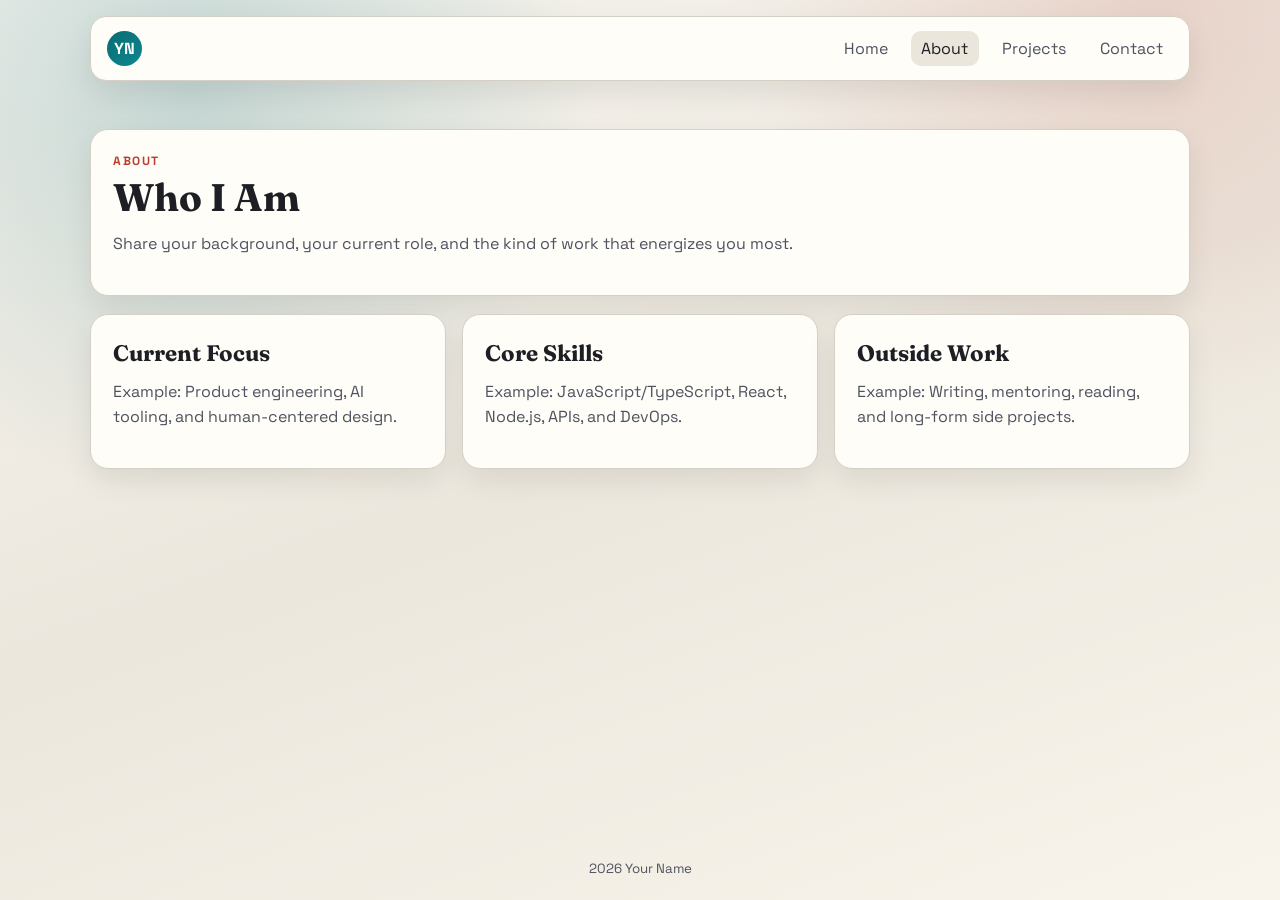
==== pages/about.html @ 9bf31d7f "Scaffold GitHub Pages personal website framework" ====
<!doctype html>
<html lang="en">
  <head>
    <meta charset="UTF-8" />
    <meta name="viewport" content="width=device-width, initial-scale=1.0" />
    <meta name="description" content="Learn more about Your Name." />
    <title>About | Your Name</title>
    <link rel="preconnect" href="https://fonts.googleapis.com" />
    <link rel="preconnect" href="https://fonts.gstatic.com" crossorigin />
    <link
      href="https://fonts.googleapis.com/css2?family=Space+Grotesk:wght@400;500;700&family=Fraunces:opsz,wght@9..144,600;9..144,800&display=swap"
      rel="stylesheet"
    />
    <link rel="stylesheet" href="../assets/css/styles.css" />
    <script src="../assets/js/main.js" defer></script>
  </head>
  <body>
    <header class="site-header">
      <a class="brand" href="../index.html">YN</a>
      <button class="menu-toggle" aria-expanded="false" aria-controls="site-nav">
        Menu
      </button>
      <nav id="site-nav" class="site-nav">
        <a href="../index.html">Home</a>
        <a href="./about.html" aria-current="page">About</a>
        <a href="./projects.html">Projects</a>
        <a href="./contact.html">Contact</a>
      </nav>
    </header>

    <main>
      <section class="panel reveal">
        <p class="eyebrow">About</p>
        <h1>Who I Am</h1>
        <p>
          Share your background, your current role, and the kind of work that
          energizes you most.
        </p>
      </section>

      <section class="grid reveal">
        <article class="panel">
          <h2>Current Focus</h2>
          <p>Example: Product engineering, AI tooling, and human-centered design.</p>
        </article>
        <article class="panel">
          <h2>Core Skills</h2>
          <p>Example: JavaScript/TypeScript, React, Node.js, APIs, and DevOps.</p>
        </article>
        <article class="panel">
          <h2>Outside Work</h2>
          <p>Example: Writing, mentoring, reading, and long-form side projects.</p>
        </article>
      </section>
    </main>

    <footer class="site-footer">
      <small><span id="year"></span> Your Name</small>
    </footer>
  </body>
</html>
---- assets/css/styles.css ----
:root {
  --bg: #f2efe8;
  --bg-elevated: #fffdf8;
  --ink: #1e1f25;
  --ink-soft: #4f5360;
  --accent: #096b72;
  --accent-2: #b93e2e;
  --line: #d5d0c5;
  --shadow: 0 12px 28px rgba(0, 0, 0, 0.08);
}

*,
*::before,
*::after {
  box-sizing: border-box;
}

html,
body {
  margin: 0;
  padding: 0;
}

body {
  min-height: 100vh;
  font-family: "Space Grotesk", -apple-system, BlinkMacSystemFont, "Segoe UI", sans-serif;
  color: var(--ink);
  background:
    radial-gradient(circle at 15% 10%, rgba(9, 107, 114, 0.2), transparent 30%),
    radial-gradient(circle at 90% 0%, rgba(185, 62, 46, 0.15), transparent 28%),
    linear-gradient(160deg, #f6f4ef 0%, #ece7dd 50%, #f8f4eb 100%);
  display: flex;
  flex-direction: column;
}

main {
  width: min(1100px, 92vw);
  margin: 2rem auto 3rem;
  flex: 1;
}

.site-header,
.site-footer {
  width: min(1100px, 92vw);
  margin: 1rem auto;
}

.site-header {
  background: var(--bg-elevated);
  border: 1px solid var(--line);
  border-radius: 16px;
  padding: 0.85rem 1rem;
  display: flex;
  align-items: center;
  justify-content: space-between;
  box-shadow: var(--shadow);
  position: sticky;
  top: 0.8rem;
  z-index: 3;
}

.brand {
  display: inline-grid;
  place-items: center;
  width: 2.2rem;
  height: 2.2rem;
  border-radius: 999px;
  text-decoration: none;
  font-weight: 700;
  color: #fff;
  background: linear-gradient(140deg, var(--accent), #0f8790);
}

.menu-toggle {
  display: none;
  border: 1px solid var(--line);
  background: var(--bg-elevated);
  color: var(--ink);
  border-radius: 10px;
  padding: 0.4rem 0.7rem;
  font: inherit;
}

.site-nav {
  display: flex;
  gap: 0.8rem;
}

.site-nav a {
  color: var(--ink-soft);
  text-decoration: none;
  padding: 0.45rem 0.65rem;
  border-radius: 10px;
}

.site-nav a[aria-current="page"],
.site-nav a:hover {
  background: #ebe6db;
  color: var(--ink);
}

.panel {
  background: var(--bg-elevated);
  border: 1px solid var(--line);
  border-radius: 18px;
  padding: 1.4rem;
  box-shadow: var(--shadow);
}

.hero h1,
h1,
h2 {
  font-family: "Fraunces", Georgia, "Times New Roman", serif;
  margin: 0.25rem 0 0.8rem;
  line-height: 1.15;
}

.hero h1 {
  font-size: clamp(2rem, 4vw, 3.3rem);
}

h1 {
  font-size: clamp(1.8rem, 3vw, 2.8rem);
}

h2 {
  font-size: 1.4rem;
}

p {
  margin: 0.25rem 0 1rem;
  color: var(--ink-soft);
  line-height: 1.55;
}

.eyebrow {
  margin: 0;
  text-transform: uppercase;
  letter-spacing: 0.12em;
  font-weight: 700;
  font-size: 0.75rem;
  color: var(--accent-2);
}

.hero-actions {
  display: flex;
  gap: 0.75rem;
  flex-wrap: wrap;
}

.button {
  display: inline-block;
  padding: 0.65rem 0.95rem;
  border-radius: 12px;
  text-decoration: none;
  color: #fff;
  background: linear-gradient(130deg, var(--accent), #0e828b);
  font-weight: 600;
}

.button-ghost {
  color: var(--ink);
  background: #ebe6db;
}

.text-link {
  color: var(--accent);
  font-weight: 600;
  text-decoration: none;
}

.text-link:hover {
  text-decoration: underline;
}

.grid {
  margin-top: 1.15rem;
  display: grid;
  gap: 1rem;
  grid-template-columns: repeat(3, minmax(0, 1fr));
}

.tags {
  font-size: 0.87rem;
}

.site-footer {
  text-align: center;
  color: var(--ink-soft);
  margin-bottom: 1.4rem;
}

.reveal {
  opacity: 0;
  transform: translateY(16px);
  transition: opacity 300ms ease, transform 300ms ease;
}

.reveal.is-visible {
  opacity: 1;
  transform: translateY(0);
}

@media (max-width: 900px) {
  .grid {
    grid-template-columns: repeat(2, minmax(0, 1fr));
  }
}

@media (max-width: 700px) {
  .menu-toggle {
    display: inline-flex;
  }

  .site-nav {
    position: absolute;
    inset: calc(100% + 0.5rem) 0 auto 0;
    background: var(--bg-elevated);
    border: 1px solid var(--line);
    border-radius: 12px;
    box-shadow: var(--shadow);
    padding: 0.6rem;
    margin: 0 0.25rem;
    display: none;
    flex-direction: column;
  }

  .site-nav.is-open {
    display: flex;
  }

  .grid {
    grid-template-columns: 1fr;
  }
}
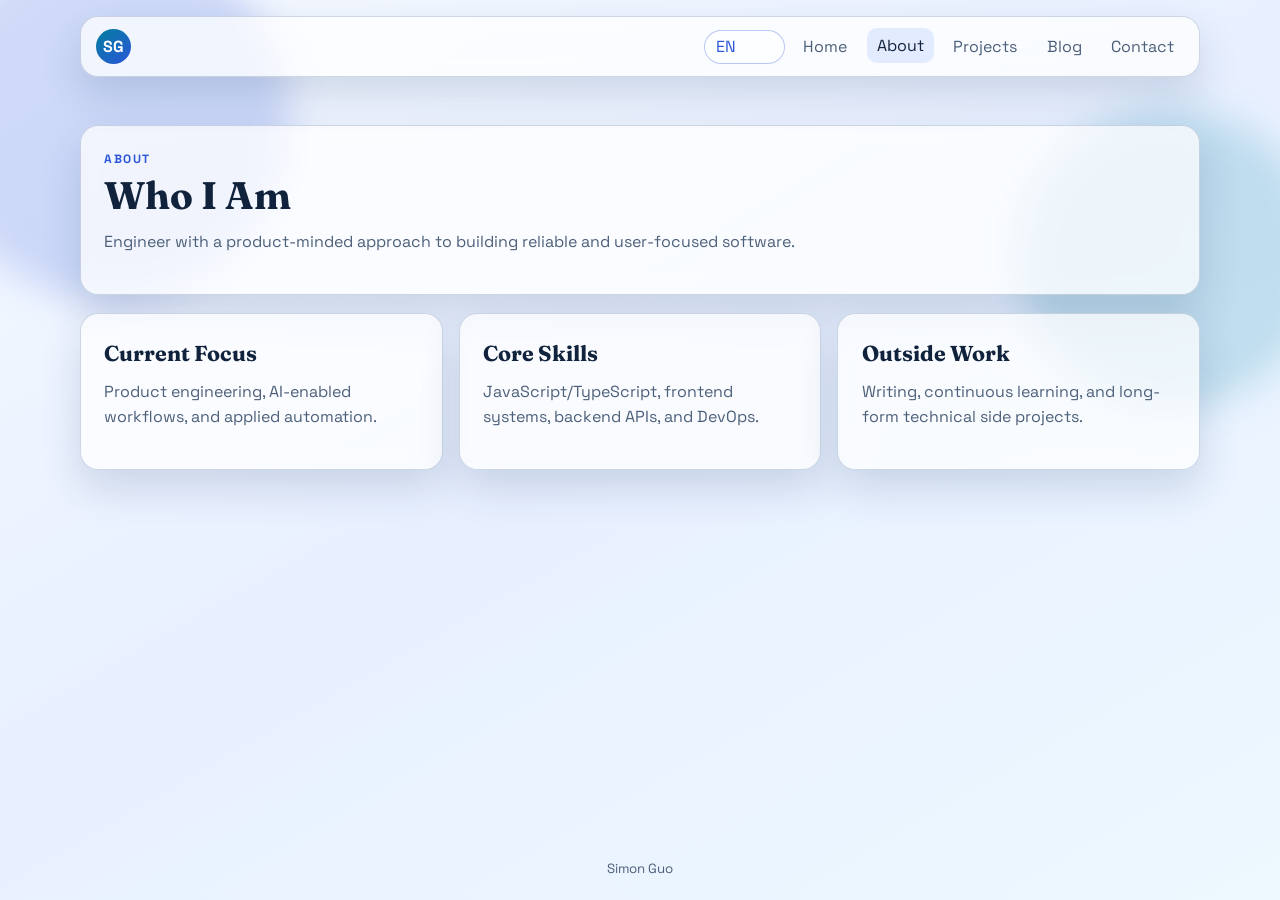
==== commit 7b2c71b3: "Refactor to single-source i18n with runtime translation" ====
--- a/pages/about.html
+++ b/pages/about.html
@@ -3,8 +3,8 @@
   <head>
     <meta charset="UTF-8" />
     <meta name="viewport" content="width=device-width, initial-scale=1.0" />
-    <meta name="description" content="Learn more about Your Name." />
-    <title>About | Your Name</title>
+    <meta name="description" content="Learn more about Simon Guo." />
+    <title>About | Simon Guo</title>
     <link rel="preconnect" href="https://fonts.googleapis.com" />
     <link rel="preconnect" href="https://fonts.gstatic.com" crossorigin />
     <link
@@ -12,20 +12,30 @@
       rel="stylesheet"
     />
     <link rel="stylesheet" href="../assets/css/styles.css" />
+    <script src="../assets/js/i18n.js" defer></script>
     <script src="../assets/js/main.js" defer></script>
   </head>
   <body>
     <header class="site-header">
-      <a class="brand" href="../index.html">YN</a>
-      <button class="menu-toggle" aria-expanded="false" aria-controls="site-nav">
-        Menu
-      </button>
-      <nav id="site-nav" class="site-nav">
-        <a href="../index.html">Home</a>
-        <a href="./about.html" aria-current="page">About</a>
-        <a href="./projects.html">Projects</a>
-        <a href="./contact.html">Contact</a>
-      </nav>
+      <a class="brand" href="../index.html">SG</a>
+      <div class="header-actions">
+        <select id="language-switch" class="language-switch" data-no-translate>
+          <option value="en">EN</option>
+          <option value="zh-CN">中文</option>
+          <option value="fr">FR</option>
+          <option value="ja">日本語</option>
+        </select>
+        <button class="menu-toggle" aria-expanded="false" aria-controls="site-nav">
+          Menu
+        </button>
+        <nav id="site-nav" class="site-nav">
+          <a href="../index.html">Home</a>
+          <a href="./about.html" aria-current="page">About</a>
+          <a href="./projects.html">Projects</a>
+          <a href="./blog.html">Blog</a>
+          <a href="./contact.html">Contact</a>
+        </nav>
+      </div>
     </header>
 
     <main>
@@ -33,29 +43,29 @@
         <p class="eyebrow">About</p>
         <h1>Who I Am</h1>
         <p>
-          Share your background, your current role, and the kind of work that
-          energizes you most.
+          Engineer with a product-minded approach to building reliable and
+          user-focused software.
         </p>
       </section>
 
       <section class="grid reveal">
         <article class="panel">
           <h2>Current Focus</h2>
-          <p>Example: Product engineering, AI tooling, and human-centered design.</p>
+          <p>Product engineering, AI-enabled workflows, and applied automation.</p>
         </article>
         <article class="panel">
           <h2>Core Skills</h2>
-          <p>Example: JavaScript/TypeScript, React, Node.js, APIs, and DevOps.</p>
+          <p>JavaScript/TypeScript, frontend systems, backend APIs, and DevOps.</p>
         </article>
         <article class="panel">
           <h2>Outside Work</h2>
-          <p>Example: Writing, mentoring, reading, and long-form side projects.</p>
+          <p>Writing, continuous learning, and long-form technical side projects.</p>
         </article>
       </section>
     </main>
 
     <footer class="site-footer">
-      <small><span id="year"></span> Your Name</small>
+      <small><span id="year"></span> Simon Guo</small>
     </footer>
   </body>
 </html>
--- a/assets/css/styles.css
+++ b/assets/css/styles.css
@@ -1,12 +1,12 @@
 :root {
-  --bg: #f2efe8;
-  --bg-elevated: #fffdf8;
-  --ink: #1e1f25;
-  --ink-soft: #4f5360;
-  --accent: #096b72;
-  --accent-2: #b93e2e;
-  --line: #d5d0c5;
-  --shadow: 0 12px 28px rgba(0, 0, 0, 0.08);
+  --bg: #eef5ff;
+  --bg-elevated: rgba(255, 255, 255, 0.72);
+  --ink: #11233c;
+  --ink-soft: #4d607a;
+  --accent: #027e9f;
+  --accent-2: #2b56d8;
+  --line: rgba(117, 141, 177, 0.34);
+  --shadow: 0 18px 40px rgba(26, 56, 105, 0.16);
 }
 
 *,
@@ -25,31 +25,57 @@
   min-height: 100vh;
   font-family: "Space Grotesk", -apple-system, BlinkMacSystemFont, "Segoe UI", sans-serif;
   color: var(--ink);
-  background:
-    radial-gradient(circle at 15% 10%, rgba(9, 107, 114, 0.2), transparent 30%),
-    radial-gradient(circle at 90% 0%, rgba(185, 62, 46, 0.15), transparent 28%),
-    linear-gradient(160deg, #f6f4ef 0%, #ece7dd 50%, #f8f4eb 100%);
+  background: linear-gradient(150deg, #f5f9ff 0%, #e8f0ff 48%, #edf8ff 100%);
   display: flex;
   flex-direction: column;
+  overflow-x: hidden;
+}
+
+body::before,
+body::after {
+  content: "";
+  position: fixed;
+  border-radius: 999px;
+  filter: blur(18px);
+  z-index: -1;
+  animation: drift 14s ease-in-out infinite alternate;
+}
+
+body::before {
+  width: 360px;
+  height: 360px;
+  left: -70px;
+  top: -60px;
+  background: rgba(43, 86, 216, 0.18);
+}
+
+body::after {
+  width: 300px;
+  height: 300px;
+  right: -40px;
+  top: 12vh;
+  background: rgba(2, 126, 159, 0.18);
+  animation-delay: 1.6s;
 }
 
 main {
-  width: min(1100px, 92vw);
+  width: min(1120px, 92vw);
   margin: 2rem auto 3rem;
   flex: 1;
 }
 
 .site-header,
 .site-footer {
-  width: min(1100px, 92vw);
+  width: min(1120px, 92vw);
   margin: 1rem auto;
 }
 
 .site-header {
   background: var(--bg-elevated);
   border: 1px solid var(--line);
-  border-radius: 16px;
-  padding: 0.85rem 1rem;
+  backdrop-filter: blur(10px);
+  border-radius: 18px;
+  padding: 0.75rem 0.95rem;
   display: flex;
   align-items: center;
   justify-content: space-between;
@@ -57,6 +83,12 @@
   position: sticky;
   top: 0.8rem;
   z-index: 3;
+}
+
+.header-actions {
+  display: flex;
+  align-items: center;
+  gap: 0.5rem;
 }
 
 .brand {
@@ -67,14 +99,40 @@
   border-radius: 999px;
   text-decoration: none;
   font-weight: 700;
-  color: #fff;
-  background: linear-gradient(140deg, var(--accent), #0f8790);
+  color: #ffffff;
+  background: linear-gradient(140deg, var(--accent), var(--accent-2));
+}
+
+.lang-switch,
+.language-switch {
+  text-decoration: none;
+  color: var(--accent-2);
+  font-weight: 700;
+  font-size: 0.87rem;
+  border: 1px solid rgba(43, 86, 216, 0.32);
+  border-radius: 999px;
+  padding: 0.35rem 0.65rem;
+  background: rgba(255, 255, 255, 0.6);
+  transition: transform 180ms ease, background 180ms ease;
+}
+
+.lang-switch:hover,
+.language-switch:hover {
+  transform: translateY(-1px);
+  background: rgba(255, 255, 255, 0.95);
+}
+
+.language-switch {
+  appearance: none;
+  font: inherit;
+  cursor: pointer;
+  padding-right: 1.3rem;
 }
 
 .menu-toggle {
   display: none;
   border: 1px solid var(--line);
-  background: var(--bg-elevated);
+  background: rgba(255, 255, 255, 0.7);
   color: var(--ink);
   border-radius: 10px;
   padding: 0.4rem 0.7rem;
@@ -83,40 +141,59 @@
 
 .site-nav {
   display: flex;
-  gap: 0.8rem;
+  gap: 0.6rem;
 }
 
 .site-nav a {
   color: var(--ink-soft);
   text-decoration: none;
-  padding: 0.45rem 0.65rem;
+  padding: 0.45rem 0.62rem;
   border-radius: 10px;
+  transition: background 200ms ease, color 200ms ease, transform 200ms ease;
 }
 
 .site-nav a[aria-current="page"],
 .site-nav a:hover {
-  background: #ebe6db;
+  background: rgba(69, 124, 255, 0.13);
   color: var(--ink);
+  transform: translateY(-1px);
 }
 
 .panel {
   background: var(--bg-elevated);
   border: 1px solid var(--line);
   border-radius: 18px;
-  padding: 1.4rem;
+  padding: 1.45rem;
   box-shadow: var(--shadow);
+  backdrop-filter: blur(8px);
+}
+
+.hero {
+  position: relative;
+  overflow: hidden;
+}
+
+.hero::after {
+  content: "";
+  position: absolute;
+  inset: auto -22% -50% auto;
+  width: 48%;
+  aspect-ratio: 1;
+  border-radius: 50%;
+  background: radial-gradient(circle, rgba(2, 126, 159, 0.22) 0%, rgba(2, 126, 159, 0) 65%);
 }
 
 .hero h1,
 h1,
-h2 {
+h2,
+h3 {
   font-family: "Fraunces", Georgia, "Times New Roman", serif;
   margin: 0.25rem 0 0.8rem;
   line-height: 1.15;
 }
 
 .hero h1 {
-  font-size: clamp(2rem, 4vw, 3.3rem);
+  font-size: clamp(2rem, 4vw, 3.25rem);
 }
 
 h1 {
@@ -124,13 +201,17 @@
 }
 
 h2 {
-  font-size: 1.4rem;
+  font-size: 1.35rem;
+}
+
+h3 {
+  font-size: 1.1rem;
 }
 
 p {
   margin: 0.25rem 0 1rem;
   color: var(--ink-soft);
-  line-height: 1.55;
+  line-height: 1.58;
 }
 
 .eyebrow {
@@ -150,21 +231,30 @@
 
 .button {
   display: inline-block;
-  padding: 0.65rem 0.95rem;
+  border: none;
+  cursor: pointer;
+  padding: 0.66rem 0.96rem;
   border-radius: 12px;
   text-decoration: none;
-  color: #fff;
-  background: linear-gradient(130deg, var(--accent), #0e828b);
+  color: #ffffff;
+  background: linear-gradient(130deg, var(--accent), var(--accent-2));
+  font: inherit;
   font-weight: 600;
+  transition: transform 180ms ease, box-shadow 180ms ease;
+}
+
+.button:hover {
+  transform: translateY(-1px);
+  box-shadow: 0 12px 24px rgba(42, 94, 187, 0.26);
 }
 
 .button-ghost {
   color: var(--ink);
-  background: #ebe6db;
+  background: rgba(255, 255, 255, 0.72);
 }
 
 .text-link {
-  color: var(--accent);
+  color: var(--accent-2);
   font-weight: 600;
   text-decoration: none;
 }
@@ -184,6 +274,15 @@
   font-size: 0.87rem;
 }
 
+.coming-soon {
+  border-style: dashed;
+  border-width: 1px;
+}
+
+.coming-soon .eyebrow {
+  font-size: 0.68rem;
+}
+
 .site-footer {
   text-align: center;
   color: var(--ink-soft);
@@ -193,7 +292,7 @@
 .reveal {
   opacity: 0;
   transform: translateY(16px);
-  transition: opacity 300ms ease, transform 300ms ease;
+  transition: opacity 420ms ease, transform 420ms ease;
 }
 
 .reveal.is-visible {
@@ -201,13 +300,90 @@
   transform: translateY(0);
 }
 
-@media (max-width: 900px) {
+.blog-layout {
+  display: grid;
+  grid-template-columns: minmax(0, 1.15fr) minmax(0, 0.85fr);
+  gap: 1rem;
+  margin-top: 1.1rem;
+}
+
+.blog-controls {
+  display: grid;
+  gap: 0.7rem;
+}
+
+.blog-controls label {
+  font-size: 0.9rem;
+  color: var(--ink-soft);
+}
+
+.blog-controls input,
+.blog-controls textarea {
+  width: 100%;
+  border: 1px solid var(--line);
+  border-radius: 10px;
+  background: rgba(255, 255, 255, 0.85);
+  color: var(--ink);
+  font: inherit;
+  padding: 0.55rem 0.65rem;
+}
+
+.blog-controls textarea {
+  min-height: 110px;
+  resize: vertical;
+}
+
+.blog-list {
+  margin: 0;
+  padding: 0;
+  list-style: none;
+  display: grid;
+  gap: 1rem;
+}
+
+.blog-card {
+  position: relative;
+}
+
+.blog-meta {
+  font-size: 0.82rem;
+  color: var(--ink-soft);
+}
+
+.blog-empty {
+  color: var(--ink-soft);
+}
+
+.blog-remove {
+  background: transparent;
+  border: none;
+  color: var(--accent-2);
+  cursor: pointer;
+  padding: 0;
+  font: inherit;
+  font-weight: 600;
+}
+
+@keyframes drift {
+  0% {
+    transform: translate3d(0, 0, 0) scale(1);
+  }
+  100% {
+    transform: translate3d(12px, -12px, 0) scale(1.04);
+  }
+}
+
+@media (max-width: 960px) {
   .grid {
     grid-template-columns: repeat(2, minmax(0, 1fr));
   }
-}
-
-@media (max-width: 700px) {
+
+  .blog-layout {
+    grid-template-columns: 1fr;
+  }
+}
+
+@media (max-width: 760px) {
   .menu-toggle {
     display: inline-flex;
   }
@@ -215,8 +391,9 @@
   .site-nav {
     position: absolute;
     inset: calc(100% + 0.5rem) 0 auto 0;
-    background: var(--bg-elevated);
+    background: rgba(255, 255, 255, 0.92);
     border: 1px solid var(--line);
+    backdrop-filter: blur(8px);
     border-radius: 12px;
     box-shadow: var(--shadow);
     padding: 0.6rem;
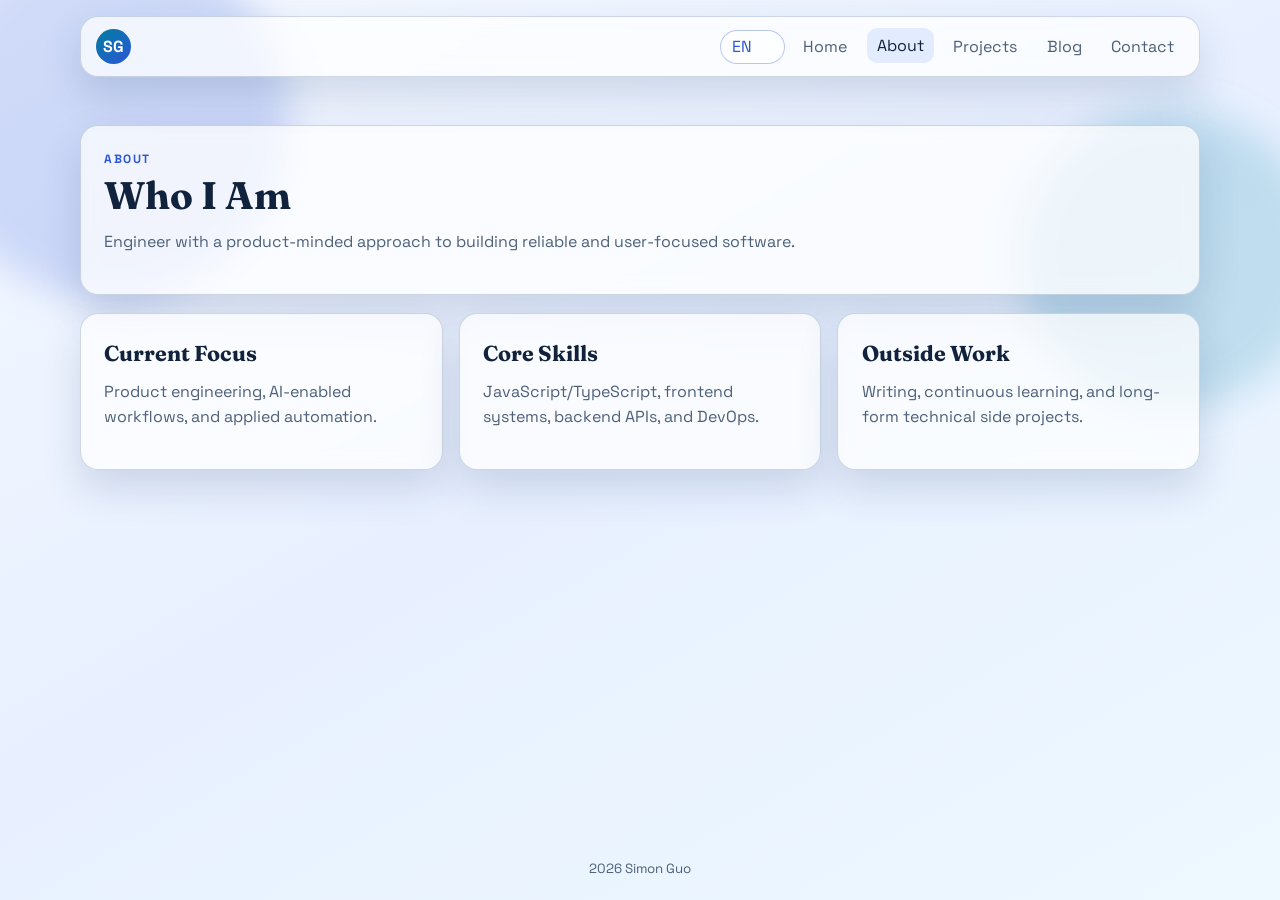
==== commit a92e8daa: "Refine i18n to full EN-ZH translation and repo-driven blog cards" ====
--- a/pages/about.html
+++ b/pages/about.html
@@ -1,5 +1,5 @@
 <!doctype html>
-<html lang="en">
+<html lang="en" data-source-lang="en">
   <head>
     <meta charset="UTF-8" />
     <meta name="viewport" content="width=device-width, initial-scale=1.0" />
@@ -22,8 +22,6 @@
         <select id="language-switch" class="language-switch" data-no-translate>
           <option value="en">EN</option>
           <option value="zh-CN">中文</option>
-          <option value="fr">FR</option>
-          <option value="ja">日本語</option>
         </select>
         <button class="menu-toggle" aria-expanded="false" aria-controls="site-nav">
           Menu
--- a/assets/css/styles.css
+++ b/assets/css/styles.css
@@ -354,6 +354,20 @@
   color: var(--ink-soft);
 }
 
+.code-block {
+  margin: 0.3rem 0 0.9rem;
+  padding: 0.75rem;
+  border-radius: 12px;
+  background: rgba(13, 29, 53, 0.9);
+  color: #d8ecff;
+  overflow-x: auto;
+}
+
+.code-block code {
+  font-family: ui-monospace, SFMono-Regular, Menlo, Monaco, Consolas, "Liberation Mono", monospace;
+  font-size: 0.84rem;
+}
+
 .blog-remove {
   background: transparent;
   border: none;
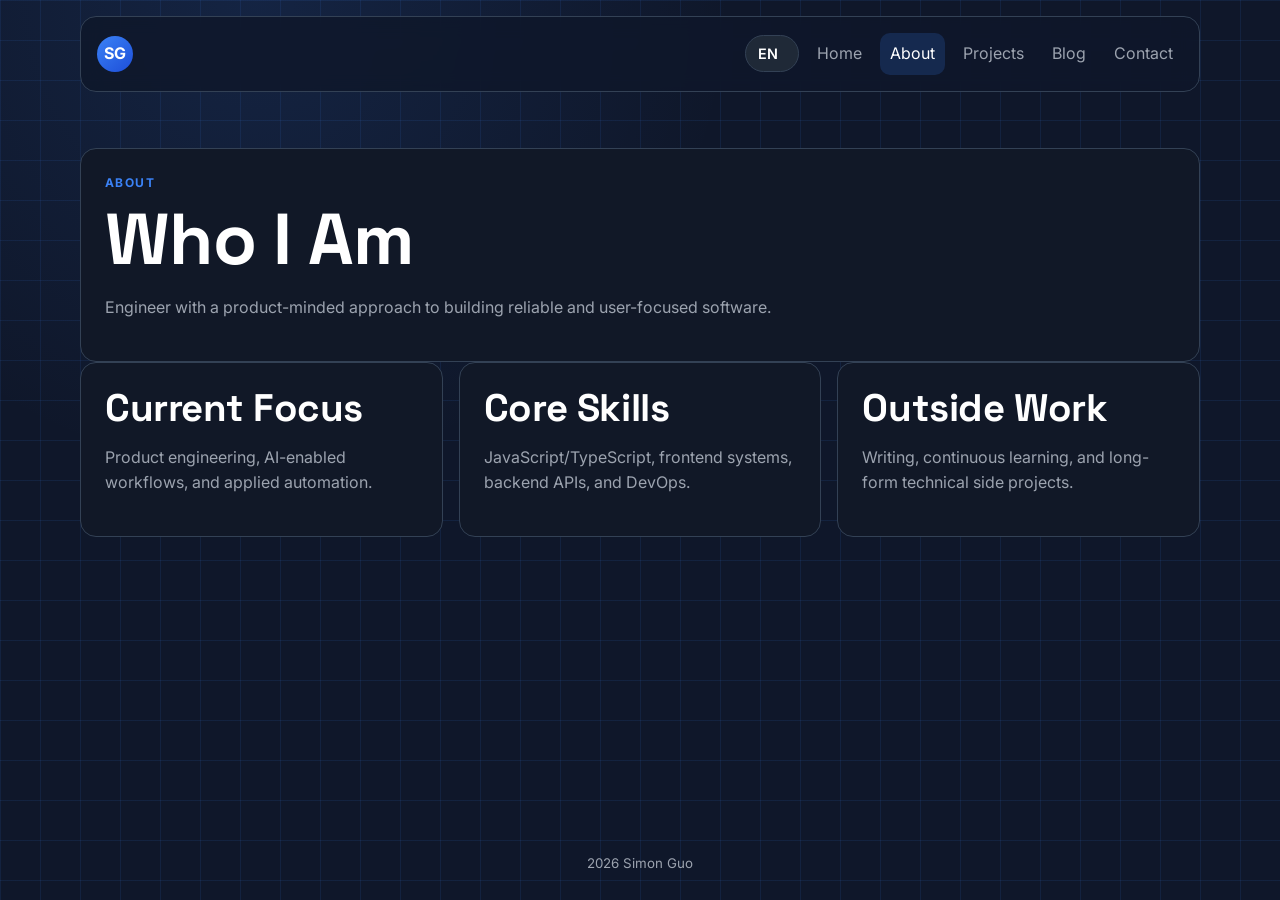
==== commit 0dccf7b3: "Refactor homepage structure and design system with reusable project cards" ====
--- a/pages/about.html
+++ b/pages/about.html
@@ -8,7 +8,7 @@
     <link rel="preconnect" href="https://fonts.googleapis.com" />
     <link rel="preconnect" href="https://fonts.gstatic.com" crossorigin />
     <link
-      href="https://fonts.googleapis.com/css2?family=Space+Grotesk:wght@400;500;700&family=Fraunces:opsz,wght@9..144,600;9..144,800&display=swap"
+      href="https://fonts.googleapis.com/css2?family=Inter:wght@400;500;600;700&family=Space+Grotesk:wght@400;500;700&display=swap"
       rel="stylesheet"
     />
     <link rel="stylesheet" href="../assets/css/styles.css" />
--- a/assets/css/styles.css
+++ b/assets/css/styles.css
@@ -1,12 +1,36 @@
 :root {
-  --bg: #eef5ff;
-  --bg-elevated: rgba(255, 255, 255, 0.72);
-  --ink: #11233c;
-  --ink-soft: #4d607a;
-  --accent: #027e9f;
-  --accent-2: #2b56d8;
-  --line: rgba(117, 141, 177, 0.34);
-  --shadow: 0 18px 40px rgba(26, 56, 105, 0.16);
+  --color-bg: #0f172a;
+  --color-bg-elevated: #111827;
+  --color-bg-soft: #1f2937;
+  --color-text: #ffffff;
+  --color-text-muted: #9ca3af;
+  --color-accent: #3b82f6;
+  --color-accent-hover: #2563eb;
+  --color-border: #334155;
+
+  --font-body: "Inter", -apple-system, BlinkMacSystemFont, "Segoe UI", sans-serif;
+  --font-heading: "Space Grotesk", "Inter", -apple-system, BlinkMacSystemFont, sans-serif;
+
+  --text-body: 1rem;
+  --text-h1: clamp(2.5rem, 7vw, 4.5rem);
+  --text-h2: clamp(1.7rem, 3.8vw, 2.4rem);
+  --text-h3: 1.25rem;
+
+  --space-1: 8px;
+  --space-2: 16px;
+  --space-3: 24px;
+  --space-4: 32px;
+  --space-5: 40px;
+  --space-6: 48px;
+  --space-8: 64px;
+  --space-10: 80px;
+
+  --section-padding-desktop: 80px;
+  --section-padding-mobile: 40px;
+
+  --radius-sm: 12px;
+  --radius-md: 16px;
+  --radius-lg: 20px;
 }
 
 *,
@@ -21,240 +45,313 @@
   padding: 0;
 }
 
+html {
+  scroll-behavior: smooth;
+}
+
 body {
   min-height: 100vh;
-  font-family: "Space Grotesk", -apple-system, BlinkMacSystemFont, "Segoe UI", sans-serif;
-  color: var(--ink);
-  background: linear-gradient(150deg, #f5f9ff 0%, #e8f0ff 48%, #edf8ff 100%);
+  font-family: var(--font-body);
+  font-size: var(--text-body);
+  line-height: 1.6;
+  color: var(--color-text);
+  background:
+    linear-gradient(rgba(59, 130, 246, 0.1) 1px, transparent 1px),
+    linear-gradient(90deg, rgba(59, 130, 246, 0.1) 1px, transparent 1px),
+    radial-gradient(circle at 20% 0%, rgba(59, 130, 246, 0.12), transparent 35%),
+    var(--color-bg);
+  background-size: 40px 40px, 40px 40px, auto, auto;
   display: flex;
   flex-direction: column;
-  overflow-x: hidden;
-}
-
-body::before,
-body::after {
-  content: "";
-  position: fixed;
-  border-radius: 999px;
-  filter: blur(18px);
-  z-index: -1;
-  animation: drift 14s ease-in-out infinite alternate;
-}
-
-body::before {
-  width: 360px;
-  height: 360px;
-  left: -70px;
-  top: -60px;
-  background: rgba(43, 86, 216, 0.18);
-}
-
-body::after {
-  width: 300px;
-  height: 300px;
-  right: -40px;
-  top: 12vh;
-  background: rgba(2, 126, 159, 0.18);
-  animation-delay: 1.6s;
 }
 
 main {
   width: min(1120px, 92vw);
-  margin: 2rem auto 3rem;
+  margin: var(--space-5) auto var(--space-8);
   flex: 1;
 }
 
 .site-header,
 .site-footer {
   width: min(1120px, 92vw);
-  margin: 1rem auto;
+  margin: var(--space-2) auto;
 }
 
 .site-header {
-  background: var(--bg-elevated);
-  border: 1px solid var(--line);
+  background: rgba(15, 23, 42, 0.84);
+  border: 1px solid var(--color-border);
   backdrop-filter: blur(10px);
-  border-radius: 18px;
-  padding: 0.75rem 0.95rem;
+  border-radius: var(--radius-md);
+  padding: var(--space-2);
   display: flex;
   align-items: center;
   justify-content: space-between;
-  box-shadow: var(--shadow);
   position: sticky;
-  top: 0.8rem;
-  z-index: 3;
+  top: var(--space-2);
+  z-index: 5;
 }
 
 .header-actions {
   display: flex;
   align-items: center;
-  gap: 0.5rem;
+  gap: var(--space-1);
 }
 
 .brand {
   display: inline-grid;
   place-items: center;
-  width: 2.2rem;
-  height: 2.2rem;
+  width: 2.25rem;
+  height: 2.25rem;
   border-radius: 999px;
   text-decoration: none;
   font-weight: 700;
-  color: #ffffff;
-  background: linear-gradient(140deg, var(--accent), var(--accent-2));
-}
-
-.lang-switch,
-.language-switch {
-  text-decoration: none;
-  color: var(--accent-2);
-  font-weight: 700;
-  font-size: 0.87rem;
-  border: 1px solid rgba(43, 86, 216, 0.32);
-  border-radius: 999px;
-  padding: 0.35rem 0.65rem;
-  background: rgba(255, 255, 255, 0.6);
-  transition: transform 180ms ease, background 180ms ease;
-}
-
-.lang-switch:hover,
-.language-switch:hover {
-  transform: translateY(-1px);
-  background: rgba(255, 255, 255, 0.95);
+  color: var(--color-text);
+  background: linear-gradient(140deg, var(--color-accent), #1d4ed8);
 }
 
 .language-switch {
   appearance: none;
   font: inherit;
+  font-size: 0.9rem;
+  font-weight: 600;
+  color: var(--color-text);
+  border: 1px solid var(--color-border);
+  border-radius: 999px;
+  padding: 6px 12px;
+  background: var(--color-bg-soft);
   cursor: pointer;
-  padding-right: 1.3rem;
 }
 
 .menu-toggle {
   display: none;
-  border: 1px solid var(--line);
-  background: rgba(255, 255, 255, 0.7);
-  color: var(--ink);
+  border: 1px solid var(--color-border);
+  background: var(--color-bg-soft);
+  color: var(--color-text);
+  border-radius: var(--radius-sm);
+  padding: 6px 12px;
+  font: inherit;
+}
+
+.site-nav {
+  display: flex;
+  gap: var(--space-1);
+}
+
+.site-nav a {
+  color: var(--color-text-muted);
+  text-decoration: none;
+  padding: 8px 10px;
   border-radius: 10px;
-  padding: 0.4rem 0.7rem;
-  font: inherit;
-}
-
-.site-nav {
-  display: flex;
-  gap: 0.6rem;
-}
-
-.site-nav a {
-  color: var(--ink-soft);
-  text-decoration: none;
-  padding: 0.45rem 0.62rem;
-  border-radius: 10px;
-  transition: background 200ms ease, color 200ms ease, transform 200ms ease;
+  transition: background 160ms ease, color 160ms ease;
 }
 
 .site-nav a[aria-current="page"],
 .site-nav a:hover {
-  background: rgba(69, 124, 255, 0.13);
-  color: var(--ink);
-  transform: translateY(-1px);
-}
-
-.panel {
-  background: var(--bg-elevated);
-  border: 1px solid var(--line);
-  border-radius: 18px;
-  padding: 1.45rem;
-  box-shadow: var(--shadow);
-  backdrop-filter: blur(8px);
-}
-
-.hero {
-  position: relative;
-  overflow: hidden;
-}
-
-.hero::after {
-  content: "";
-  position: absolute;
-  inset: auto -22% -50% auto;
-  width: 48%;
-  aspect-ratio: 1;
-  border-radius: 50%;
-  background: radial-gradient(circle, rgba(2, 126, 159, 0.22) 0%, rgba(2, 126, 159, 0) 65%);
-}
-
-.hero h1,
+  background: rgba(59, 130, 246, 0.18);
+  color: var(--color-text);
+}
+
 h1,
 h2,
 h3 {
-  font-family: "Fraunces", Georgia, "Times New Roman", serif;
-  margin: 0.25rem 0 0.8rem;
-  line-height: 1.15;
-}
-
-.hero h1 {
-  font-size: clamp(2rem, 4vw, 3.25rem);
+  font-family: var(--font-heading);
+  color: var(--color-text);
+  letter-spacing: -0.01em;
+  line-height: 1.1;
+  margin: 0 0 var(--space-2);
 }
 
 h1 {
-  font-size: clamp(1.8rem, 3vw, 2.8rem);
+  font-size: var(--text-h1);
 }
 
 h2 {
-  font-size: 1.35rem;
+  font-size: var(--text-h2);
 }
 
 h3 {
-  font-size: 1.1rem;
+  font-size: var(--text-h3);
 }
 
 p {
-  margin: 0.25rem 0 1rem;
-  color: var(--ink-soft);
-  line-height: 1.58;
+  margin: 0 0 var(--space-2);
+  color: var(--color-text-muted);
 }
 
 .eyebrow {
-  margin: 0;
+  margin: 0 0 var(--space-1);
   text-transform: uppercase;
   letter-spacing: 0.12em;
+  font-size: 0.75rem;
   font-weight: 700;
-  font-size: 0.75rem;
-  color: var(--accent-2);
+  color: var(--color-accent);
+}
+
+.section-container,
+.section-block {
+  padding: var(--section-padding-desktop) 0;
+  scroll-margin-top: 108px;
+}
+
+.hero {
+  background: linear-gradient(170deg, rgba(59, 130, 246, 0.18), rgba(15, 23, 42, 0.9));
+  border: 1px solid var(--color-border);
+  border-radius: var(--radius-lg);
+  padding: var(--space-8) var(--space-4);
+}
+
+.hero-centered {
+  max-width: 700px;
+  margin: 0 auto;
+  text-align: center;
 }
 
 .hero-actions {
   display: flex;
-  gap: 0.75rem;
   flex-wrap: wrap;
+  gap: var(--space-2);
+  justify-content: center;
 }
 
 .button {
-  display: inline-block;
-  border: none;
-  cursor: pointer;
-  padding: 0.66rem 0.96rem;
-  border-radius: 12px;
-  text-decoration: none;
-  color: #ffffff;
-  background: linear-gradient(130deg, var(--accent), var(--accent-2));
+  display: inline-flex;
+  align-items: center;
+  justify-content: center;
+  border: 1px solid transparent;
+  border-radius: var(--radius-sm);
+  padding: 10px 16px;
   font: inherit;
   font-weight: 600;
-  transition: transform 180ms ease, box-shadow 180ms ease;
-}
-
-.button:hover {
-  transform: translateY(-1px);
-  box-shadow: 0 12px 24px rgba(42, 94, 187, 0.26);
+  text-decoration: none;
+  cursor: pointer;
+  transition: background 160ms ease, border-color 160ms ease, color 160ms ease;
+}
+
+.button:not(.button-ghost) {
+  background: var(--color-accent);
+  color: var(--color-text);
+}
+
+.button:not(.button-ghost):hover {
+  background: var(--color-accent-hover);
 }
 
 .button-ghost {
-  color: var(--ink);
-  background: rgba(255, 255, 255, 0.72);
+  background: transparent;
+  color: var(--color-text);
+  border-color: var(--color-border);
+}
+
+.button-ghost:hover {
+  background: rgba(59, 130, 246, 0.14);
+}
+
+.grid {
+  display: grid;
+  gap: var(--space-2);
+  grid-template-columns: repeat(3, minmax(0, 1fr));
+}
+
+.panel,
+.card {
+  background: var(--color-bg-elevated);
+  border: 1px solid var(--color-border);
+  border-radius: var(--radius-md);
+  padding: var(--space-3);
+}
+
+.project-card {
+  display: grid;
+  gap: var(--space-2);
+  transition: transform 180ms ease, box-shadow 180ms ease, border-color 180ms ease;
+}
+
+.project-card:hover {
+  transform: scale(1.03);
+  box-shadow: 0 24px 44px rgba(2, 132, 199, 0.24);
+  border-color: rgba(59, 130, 246, 0.55);
+}
+
+.project-card__title {
+  margin-bottom: 0;
+}
+
+.project-card__desc {
+  margin-bottom: 0;
+}
+
+.project-card__items {
+  margin: 0;
+  padding: 0;
+  display: grid;
+  gap: var(--space-1);
+}
+
+.project-card__item {
+  display: grid;
+  gap: 2px;
+}
+
+.project-card__label {
+  font-size: 0.82rem;
+  letter-spacing: 0.04em;
+  text-transform: uppercase;
+  color: #93c5fd;
+  margin: 0;
+}
+
+.project-card__value {
+  margin: 0;
+}
+
+.project-card__tags {
+  display: flex;
+  flex-wrap: wrap;
+  gap: var(--space-1);
+}
+
+.project-card__tags span {
+  border: 1px solid var(--color-border);
+  border-radius: 999px;
+  padding: 4px 10px;
+  font-size: 0.82rem;
+  color: var(--color-text);
+  background: rgba(59, 130, 246, 0.12);
+}
+
+.project-card__links {
+  display: flex;
+  gap: var(--space-2);
+  align-items: center;
+}
+
+.coming-soon {
+  border-style: dashed;
+}
+
+.tags,
+.blog-meta,
+.contact-inline {
+  font-size: 0.92rem;
+  color: var(--color-text-muted);
+}
+
+.skills-list {
+  display: flex;
+  flex-wrap: wrap;
+  gap: var(--space-1);
+}
+
+.skills-list span {
+  border: 1px solid var(--color-border);
+  border-radius: 999px;
+  padding: 6px 12px;
+  color: var(--color-text);
+  background: rgba(59, 130, 246, 0.12);
 }
 
 .text-link {
-  color: var(--accent-2);
+  color: #93c5fd;
   font-weight: 600;
   text-decoration: none;
 }
@@ -263,36 +360,16 @@
   text-decoration: underline;
 }
 
-.grid {
-  margin-top: 1.15rem;
-  display: grid;
-  gap: 1rem;
-  grid-template-columns: repeat(3, minmax(0, 1fr));
-}
-
-.tags {
-  font-size: 0.87rem;
-}
-
-.coming-soon {
-  border-style: dashed;
-  border-width: 1px;
-}
-
-.coming-soon .eyebrow {
-  font-size: 0.68rem;
-}
-
 .site-footer {
   text-align: center;
-  color: var(--ink-soft);
-  margin-bottom: 1.4rem;
+  color: var(--color-text-muted);
+  margin-bottom: var(--space-3);
 }
 
 .reveal {
   opacity: 0;
   transform: translateY(16px);
-  transition: opacity 420ms ease, transform 420ms ease;
+  transition: opacity 360ms ease, transform 360ms ease;
 }
 
 .reveal.is-visible {
@@ -303,34 +380,8 @@
 .blog-layout {
   display: grid;
   grid-template-columns: minmax(0, 1.15fr) minmax(0, 0.85fr);
-  gap: 1rem;
-  margin-top: 1.1rem;
-}
-
-.blog-controls {
-  display: grid;
-  gap: 0.7rem;
-}
-
-.blog-controls label {
-  font-size: 0.9rem;
-  color: var(--ink-soft);
-}
-
-.blog-controls input,
-.blog-controls textarea {
-  width: 100%;
-  border: 1px solid var(--line);
-  border-radius: 10px;
-  background: rgba(255, 255, 255, 0.85);
-  color: var(--ink);
-  font: inherit;
-  padding: 0.55rem 0.65rem;
-}
-
-.blog-controls textarea {
-  min-height: 110px;
-  resize: vertical;
+  gap: var(--space-2);
+  margin-top: var(--space-2);
 }
 
 .blog-list {
@@ -338,53 +389,11 @@
   padding: 0;
   list-style: none;
   display: grid;
-  gap: 1rem;
-}
-
-.blog-card {
-  position: relative;
-}
-
-.blog-meta {
-  font-size: 0.82rem;
-  color: var(--ink-soft);
+  gap: var(--space-2);
 }
 
 .blog-empty {
-  color: var(--ink-soft);
-}
-
-.code-block {
-  margin: 0.3rem 0 0.9rem;
-  padding: 0.75rem;
-  border-radius: 12px;
-  background: rgba(13, 29, 53, 0.9);
-  color: #d8ecff;
-  overflow-x: auto;
-}
-
-.code-block code {
-  font-family: ui-monospace, SFMono-Regular, Menlo, Monaco, Consolas, "Liberation Mono", monospace;
-  font-size: 0.84rem;
-}
-
-.blog-remove {
-  background: transparent;
-  border: none;
-  color: var(--accent-2);
-  cursor: pointer;
-  padding: 0;
-  font: inherit;
-  font-weight: 600;
-}
-
-@keyframes drift {
-  0% {
-    transform: translate3d(0, 0, 0) scale(1);
-  }
-  100% {
-    transform: translate3d(12px, -12px, 0) scale(1.04);
-  }
+  color: var(--color-text-muted);
 }
 
 @media (max-width: 960px) {
@@ -398,20 +407,27 @@
 }
 
 @media (max-width: 760px) {
+  .section-container,
+  .section-block {
+    padding: var(--section-padding-mobile) 0;
+  }
+
+  .hero {
+    padding: var(--space-5) var(--space-3);
+  }
+
   .menu-toggle {
     display: inline-flex;
   }
 
   .site-nav {
     position: absolute;
-    inset: calc(100% + 0.5rem) 0 auto 0;
-    background: rgba(255, 255, 255, 0.92);
-    border: 1px solid var(--line);
-    backdrop-filter: blur(8px);
-    border-radius: 12px;
-    box-shadow: var(--shadow);
-    padding: 0.6rem;
-    margin: 0 0.25rem;
+    inset: calc(100% + 8px) 0 auto 0;
+    background: rgba(15, 23, 42, 0.96);
+    border: 1px solid var(--color-border);
+    border-radius: var(--radius-sm);
+    padding: 10px;
+    margin: 0 4px;
     display: none;
     flex-direction: column;
   }
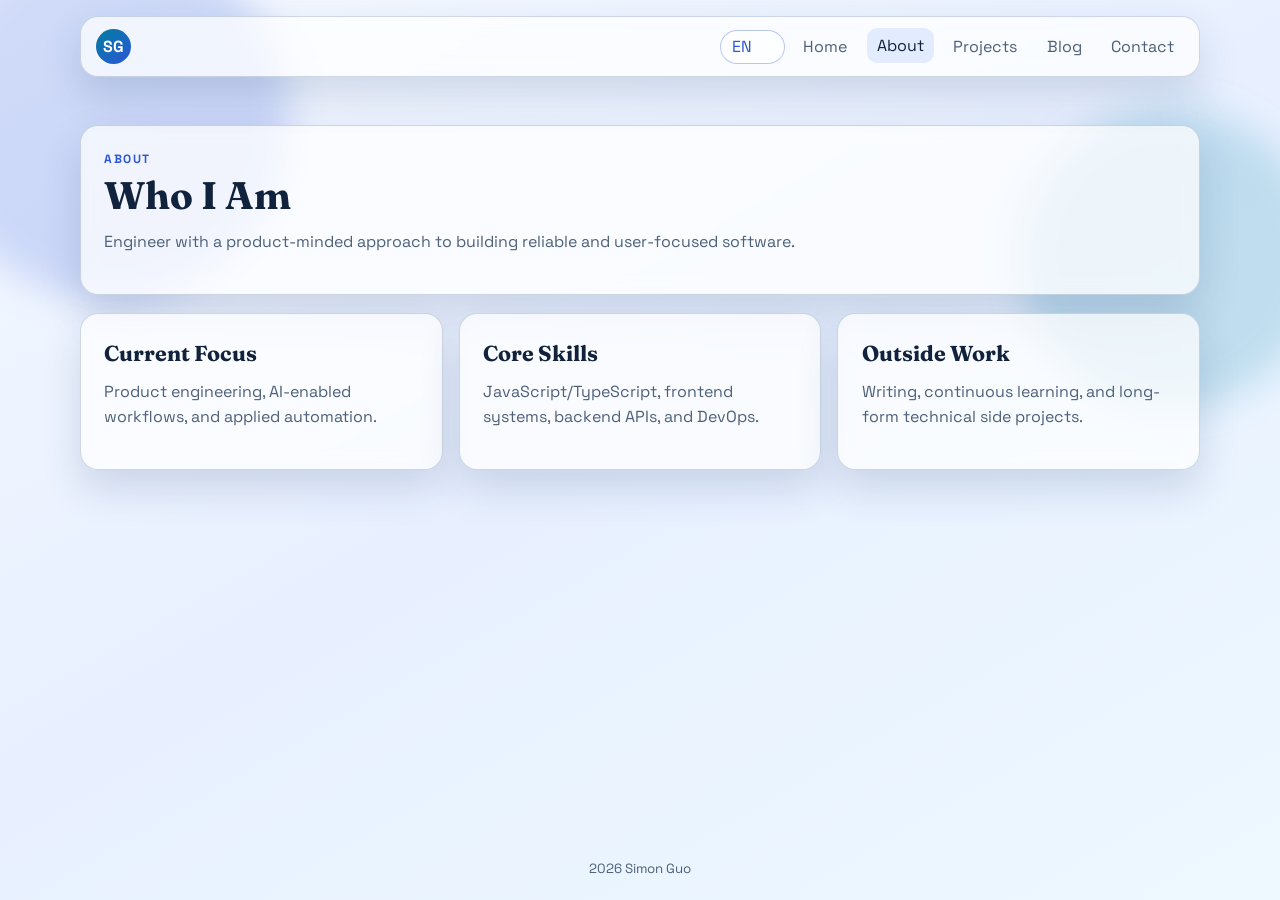
==== commit bbf484df: "Revert "Refactor homepage structure and design system with reusable project cards" This reverts comm" ====
--- a/pages/about.html
+++ b/pages/about.html
@@ -8,7 +8,7 @@
     <link rel="preconnect" href="https://fonts.googleapis.com" />
     <link rel="preconnect" href="https://fonts.gstatic.com" crossorigin />
     <link
-      href="https://fonts.googleapis.com/css2?family=Inter:wght@400;500;600;700&family=Space+Grotesk:wght@400;500;700&display=swap"
+      href="https://fonts.googleapis.com/css2?family=Space+Grotesk:wght@400;500;700&family=Fraunces:opsz,wght@9..144,600;9..144,800&display=swap"
       rel="stylesheet"
     />
     <link rel="stylesheet" href="../assets/css/styles.css" />
--- a/assets/css/styles.css
+++ b/assets/css/styles.css
@@ -1,36 +1,12 @@
 :root {
-  --color-bg: #0f172a;
-  --color-bg-elevated: #111827;
-  --color-bg-soft: #1f2937;
-  --color-text: #ffffff;
-  --color-text-muted: #9ca3af;
-  --color-accent: #3b82f6;
-  --color-accent-hover: #2563eb;
-  --color-border: #334155;
-
-  --font-body: "Inter", -apple-system, BlinkMacSystemFont, "Segoe UI", sans-serif;
-  --font-heading: "Space Grotesk", "Inter", -apple-system, BlinkMacSystemFont, sans-serif;
-
-  --text-body: 1rem;
-  --text-h1: clamp(2.5rem, 7vw, 4.5rem);
-  --text-h2: clamp(1.7rem, 3.8vw, 2.4rem);
-  --text-h3: 1.25rem;
-
-  --space-1: 8px;
-  --space-2: 16px;
-  --space-3: 24px;
-  --space-4: 32px;
-  --space-5: 40px;
-  --space-6: 48px;
-  --space-8: 64px;
-  --space-10: 80px;
-
-  --section-padding-desktop: 80px;
-  --section-padding-mobile: 40px;
-
-  --radius-sm: 12px;
-  --radius-md: 16px;
-  --radius-lg: 20px;
+  --bg: #eef5ff;
+  --bg-elevated: rgba(255, 255, 255, 0.72);
+  --ink: #11233c;
+  --ink-soft: #4d607a;
+  --accent: #027e9f;
+  --accent-2: #2b56d8;
+  --line: rgba(117, 141, 177, 0.34);
+  --shadow: 0 18px 40px rgba(26, 56, 105, 0.16);
 }
 
 *,
@@ -45,331 +21,278 @@
   padding: 0;
 }
 
-html {
-  scroll-behavior: smooth;
-}
-
 body {
   min-height: 100vh;
-  font-family: var(--font-body);
-  font-size: var(--text-body);
-  line-height: 1.6;
-  color: var(--color-text);
-  background:
-    linear-gradient(rgba(59, 130, 246, 0.1) 1px, transparent 1px),
-    linear-gradient(90deg, rgba(59, 130, 246, 0.1) 1px, transparent 1px),
-    radial-gradient(circle at 20% 0%, rgba(59, 130, 246, 0.12), transparent 35%),
-    var(--color-bg);
-  background-size: 40px 40px, 40px 40px, auto, auto;
+  font-family: "Space Grotesk", -apple-system, BlinkMacSystemFont, "Segoe UI", sans-serif;
+  color: var(--ink);
+  background: linear-gradient(150deg, #f5f9ff 0%, #e8f0ff 48%, #edf8ff 100%);
   display: flex;
   flex-direction: column;
+  overflow-x: hidden;
+}
+
+body::before,
+body::after {
+  content: "";
+  position: fixed;
+  border-radius: 999px;
+  filter: blur(18px);
+  z-index: -1;
+  animation: drift 14s ease-in-out infinite alternate;
+}
+
+body::before {
+  width: 360px;
+  height: 360px;
+  left: -70px;
+  top: -60px;
+  background: rgba(43, 86, 216, 0.18);
+}
+
+body::after {
+  width: 300px;
+  height: 300px;
+  right: -40px;
+  top: 12vh;
+  background: rgba(2, 126, 159, 0.18);
+  animation-delay: 1.6s;
 }
 
 main {
   width: min(1120px, 92vw);
-  margin: var(--space-5) auto var(--space-8);
+  margin: 2rem auto 3rem;
   flex: 1;
 }
 
 .site-header,
 .site-footer {
   width: min(1120px, 92vw);
-  margin: var(--space-2) auto;
+  margin: 1rem auto;
 }
 
 .site-header {
-  background: rgba(15, 23, 42, 0.84);
-  border: 1px solid var(--color-border);
+  background: var(--bg-elevated);
+  border: 1px solid var(--line);
   backdrop-filter: blur(10px);
-  border-radius: var(--radius-md);
-  padding: var(--space-2);
+  border-radius: 18px;
+  padding: 0.75rem 0.95rem;
   display: flex;
   align-items: center;
   justify-content: space-between;
+  box-shadow: var(--shadow);
   position: sticky;
-  top: var(--space-2);
-  z-index: 5;
+  top: 0.8rem;
+  z-index: 3;
 }
 
 .header-actions {
   display: flex;
   align-items: center;
-  gap: var(--space-1);
+  gap: 0.5rem;
 }
 
 .brand {
   display: inline-grid;
   place-items: center;
-  width: 2.25rem;
-  height: 2.25rem;
+  width: 2.2rem;
+  height: 2.2rem;
   border-radius: 999px;
   text-decoration: none;
   font-weight: 700;
-  color: var(--color-text);
-  background: linear-gradient(140deg, var(--color-accent), #1d4ed8);
+  color: #ffffff;
+  background: linear-gradient(140deg, var(--accent), var(--accent-2));
+}
+
+.lang-switch,
+.language-switch {
+  text-decoration: none;
+  color: var(--accent-2);
+  font-weight: 700;
+  font-size: 0.87rem;
+  border: 1px solid rgba(43, 86, 216, 0.32);
+  border-radius: 999px;
+  padding: 0.35rem 0.65rem;
+  background: rgba(255, 255, 255, 0.6);
+  transition: transform 180ms ease, background 180ms ease;
+}
+
+.lang-switch:hover,
+.language-switch:hover {
+  transform: translateY(-1px);
+  background: rgba(255, 255, 255, 0.95);
 }
 
 .language-switch {
   appearance: none;
   font: inherit;
-  font-size: 0.9rem;
-  font-weight: 600;
-  color: var(--color-text);
-  border: 1px solid var(--color-border);
-  border-radius: 999px;
-  padding: 6px 12px;
-  background: var(--color-bg-soft);
   cursor: pointer;
+  padding-right: 1.3rem;
 }
 
 .menu-toggle {
   display: none;
-  border: 1px solid var(--color-border);
-  background: var(--color-bg-soft);
-  color: var(--color-text);
-  border-radius: var(--radius-sm);
-  padding: 6px 12px;
+  border: 1px solid var(--line);
+  background: rgba(255, 255, 255, 0.7);
+  color: var(--ink);
+  border-radius: 10px;
+  padding: 0.4rem 0.7rem;
   font: inherit;
 }
 
 .site-nav {
   display: flex;
-  gap: var(--space-1);
+  gap: 0.6rem;
 }
 
 .site-nav a {
-  color: var(--color-text-muted);
+  color: var(--ink-soft);
   text-decoration: none;
-  padding: 8px 10px;
+  padding: 0.45rem 0.62rem;
   border-radius: 10px;
-  transition: background 160ms ease, color 160ms ease;
+  transition: background 200ms ease, color 200ms ease, transform 200ms ease;
 }
 
 .site-nav a[aria-current="page"],
 .site-nav a:hover {
-  background: rgba(59, 130, 246, 0.18);
-  color: var(--color-text);
-}
-
+  background: rgba(69, 124, 255, 0.13);
+  color: var(--ink);
+  transform: translateY(-1px);
+}
+
+.panel {
+  background: var(--bg-elevated);
+  border: 1px solid var(--line);
+  border-radius: 18px;
+  padding: 1.45rem;
+  box-shadow: var(--shadow);
+  backdrop-filter: blur(8px);
+}
+
+.hero {
+  position: relative;
+  overflow: hidden;
+}
+
+.hero::after {
+  content: "";
+  position: absolute;
+  inset: auto -22% -50% auto;
+  width: 48%;
+  aspect-ratio: 1;
+  border-radius: 50%;
+  background: radial-gradient(circle, rgba(2, 126, 159, 0.22) 0%, rgba(2, 126, 159, 0) 65%);
+}
+
+.hero h1,
 h1,
 h2,
 h3 {
-  font-family: var(--font-heading);
-  color: var(--color-text);
-  letter-spacing: -0.01em;
-  line-height: 1.1;
-  margin: 0 0 var(--space-2);
+  font-family: "Fraunces", Georgia, "Times New Roman", serif;
+  margin: 0.25rem 0 0.8rem;
+  line-height: 1.15;
+}
+
+.hero h1 {
+  font-size: clamp(2rem, 4vw, 3.25rem);
 }
 
 h1 {
-  font-size: var(--text-h1);
+  font-size: clamp(1.8rem, 3vw, 2.8rem);
 }
 
 h2 {
-  font-size: var(--text-h2);
+  font-size: 1.35rem;
 }
 
 h3 {
-  font-size: var(--text-h3);
+  font-size: 1.1rem;
 }
 
 p {
-  margin: 0 0 var(--space-2);
-  color: var(--color-text-muted);
+  margin: 0.25rem 0 1rem;
+  color: var(--ink-soft);
+  line-height: 1.58;
 }
 
 .eyebrow {
-  margin: 0 0 var(--space-1);
+  margin: 0;
   text-transform: uppercase;
   letter-spacing: 0.12em;
+  font-weight: 700;
   font-size: 0.75rem;
-  font-weight: 700;
-  color: var(--color-accent);
-}
-
-.section-container,
-.section-block {
-  padding: var(--section-padding-desktop) 0;
-  scroll-margin-top: 108px;
-}
-
-.hero {
-  background: linear-gradient(170deg, rgba(59, 130, 246, 0.18), rgba(15, 23, 42, 0.9));
-  border: 1px solid var(--color-border);
-  border-radius: var(--radius-lg);
-  padding: var(--space-8) var(--space-4);
-}
-
-.hero-centered {
-  max-width: 700px;
-  margin: 0 auto;
-  text-align: center;
+  color: var(--accent-2);
 }
 
 .hero-actions {
   display: flex;
+  gap: 0.75rem;
   flex-wrap: wrap;
-  gap: var(--space-2);
-  justify-content: center;
 }
 
 .button {
-  display: inline-flex;
-  align-items: center;
-  justify-content: center;
-  border: 1px solid transparent;
-  border-radius: var(--radius-sm);
-  padding: 10px 16px;
+  display: inline-block;
+  border: none;
+  cursor: pointer;
+  padding: 0.66rem 0.96rem;
+  border-radius: 12px;
+  text-decoration: none;
+  color: #ffffff;
+  background: linear-gradient(130deg, var(--accent), var(--accent-2));
   font: inherit;
   font-weight: 600;
+  transition: transform 180ms ease, box-shadow 180ms ease;
+}
+
+.button:hover {
+  transform: translateY(-1px);
+  box-shadow: 0 12px 24px rgba(42, 94, 187, 0.26);
+}
+
+.button-ghost {
+  color: var(--ink);
+  background: rgba(255, 255, 255, 0.72);
+}
+
+.text-link {
+  color: var(--accent-2);
+  font-weight: 600;
   text-decoration: none;
-  cursor: pointer;
-  transition: background 160ms ease, border-color 160ms ease, color 160ms ease;
-}
-
-.button:not(.button-ghost) {
-  background: var(--color-accent);
-  color: var(--color-text);
-}
-
-.button:not(.button-ghost):hover {
-  background: var(--color-accent-hover);
-}
-
-.button-ghost {
-  background: transparent;
-  color: var(--color-text);
-  border-color: var(--color-border);
-}
-
-.button-ghost:hover {
-  background: rgba(59, 130, 246, 0.14);
+}
+
+.text-link:hover {
+  text-decoration: underline;
 }
 
 .grid {
+  margin-top: 1.15rem;
   display: grid;
-  gap: var(--space-2);
+  gap: 1rem;
   grid-template-columns: repeat(3, minmax(0, 1fr));
 }
 
-.panel,
-.card {
-  background: var(--color-bg-elevated);
-  border: 1px solid var(--color-border);
-  border-radius: var(--radius-md);
-  padding: var(--space-3);
-}
-
-.project-card {
-  display: grid;
-  gap: var(--space-2);
-  transition: transform 180ms ease, box-shadow 180ms ease, border-color 180ms ease;
-}
-
-.project-card:hover {
-  transform: scale(1.03);
-  box-shadow: 0 24px 44px rgba(2, 132, 199, 0.24);
-  border-color: rgba(59, 130, 246, 0.55);
-}
-
-.project-card__title {
-  margin-bottom: 0;
-}
-
-.project-card__desc {
-  margin-bottom: 0;
-}
-
-.project-card__items {
-  margin: 0;
-  padding: 0;
-  display: grid;
-  gap: var(--space-1);
-}
-
-.project-card__item {
-  display: grid;
-  gap: 2px;
-}
-
-.project-card__label {
-  font-size: 0.82rem;
-  letter-spacing: 0.04em;
-  text-transform: uppercase;
-  color: #93c5fd;
-  margin: 0;
-}
-
-.project-card__value {
-  margin: 0;
-}
-
-.project-card__tags {
-  display: flex;
-  flex-wrap: wrap;
-  gap: var(--space-1);
-}
-
-.project-card__tags span {
-  border: 1px solid var(--color-border);
-  border-radius: 999px;
-  padding: 4px 10px;
-  font-size: 0.82rem;
-  color: var(--color-text);
-  background: rgba(59, 130, 246, 0.12);
-}
-
-.project-card__links {
-  display: flex;
-  gap: var(--space-2);
-  align-items: center;
+.tags {
+  font-size: 0.87rem;
 }
 
 .coming-soon {
   border-style: dashed;
-}
-
-.tags,
-.blog-meta,
-.contact-inline {
-  font-size: 0.92rem;
-  color: var(--color-text-muted);
-}
-
-.skills-list {
-  display: flex;
-  flex-wrap: wrap;
-  gap: var(--space-1);
-}
-
-.skills-list span {
-  border: 1px solid var(--color-border);
-  border-radius: 999px;
-  padding: 6px 12px;
-  color: var(--color-text);
-  background: rgba(59, 130, 246, 0.12);
-}
-
-.text-link {
-  color: #93c5fd;
-  font-weight: 600;
-  text-decoration: none;
-}
-
-.text-link:hover {
-  text-decoration: underline;
+  border-width: 1px;
+}
+
+.coming-soon .eyebrow {
+  font-size: 0.68rem;
 }
 
 .site-footer {
   text-align: center;
-  color: var(--color-text-muted);
-  margin-bottom: var(--space-3);
+  color: var(--ink-soft);
+  margin-bottom: 1.4rem;
 }
 
 .reveal {
   opacity: 0;
   transform: translateY(16px);
-  transition: opacity 360ms ease, transform 360ms ease;
+  transition: opacity 420ms ease, transform 420ms ease;
 }
 
 .reveal.is-visible {
@@ -380,8 +303,34 @@
 .blog-layout {
   display: grid;
   grid-template-columns: minmax(0, 1.15fr) minmax(0, 0.85fr);
-  gap: var(--space-2);
-  margin-top: var(--space-2);
+  gap: 1rem;
+  margin-top: 1.1rem;
+}
+
+.blog-controls {
+  display: grid;
+  gap: 0.7rem;
+}
+
+.blog-controls label {
+  font-size: 0.9rem;
+  color: var(--ink-soft);
+}
+
+.blog-controls input,
+.blog-controls textarea {
+  width: 100%;
+  border: 1px solid var(--line);
+  border-radius: 10px;
+  background: rgba(255, 255, 255, 0.85);
+  color: var(--ink);
+  font: inherit;
+  padding: 0.55rem 0.65rem;
+}
+
+.blog-controls textarea {
+  min-height: 110px;
+  resize: vertical;
 }
 
 .blog-list {
@@ -389,11 +338,53 @@
   padding: 0;
   list-style: none;
   display: grid;
-  gap: var(--space-2);
+  gap: 1rem;
+}
+
+.blog-card {
+  position: relative;
+}
+
+.blog-meta {
+  font-size: 0.82rem;
+  color: var(--ink-soft);
 }
 
 .blog-empty {
-  color: var(--color-text-muted);
+  color: var(--ink-soft);
+}
+
+.code-block {
+  margin: 0.3rem 0 0.9rem;
+  padding: 0.75rem;
+  border-radius: 12px;
+  background: rgba(13, 29, 53, 0.9);
+  color: #d8ecff;
+  overflow-x: auto;
+}
+
+.code-block code {
+  font-family: ui-monospace, SFMono-Regular, Menlo, Monaco, Consolas, "Liberation Mono", monospace;
+  font-size: 0.84rem;
+}
+
+.blog-remove {
+  background: transparent;
+  border: none;
+  color: var(--accent-2);
+  cursor: pointer;
+  padding: 0;
+  font: inherit;
+  font-weight: 600;
+}
+
+@keyframes drift {
+  0% {
+    transform: translate3d(0, 0, 0) scale(1);
+  }
+  100% {
+    transform: translate3d(12px, -12px, 0) scale(1.04);
+  }
 }
 
 @media (max-width: 960px) {
@@ -407,27 +398,20 @@
 }
 
 @media (max-width: 760px) {
-  .section-container,
-  .section-block {
-    padding: var(--section-padding-mobile) 0;
-  }
-
-  .hero {
-    padding: var(--space-5) var(--space-3);
-  }
-
   .menu-toggle {
     display: inline-flex;
   }
 
   .site-nav {
     position: absolute;
-    inset: calc(100% + 8px) 0 auto 0;
-    background: rgba(15, 23, 42, 0.96);
-    border: 1px solid var(--color-border);
-    border-radius: var(--radius-sm);
-    padding: 10px;
-    margin: 0 4px;
+    inset: calc(100% + 0.5rem) 0 auto 0;
+    background: rgba(255, 255, 255, 0.92);
+    border: 1px solid var(--line);
+    backdrop-filter: blur(8px);
+    border-radius: 12px;
+    box-shadow: var(--shadow);
+    padding: 0.6rem;
+    margin: 0 0.25rem;
     display: none;
     flex-direction: column;
   }
